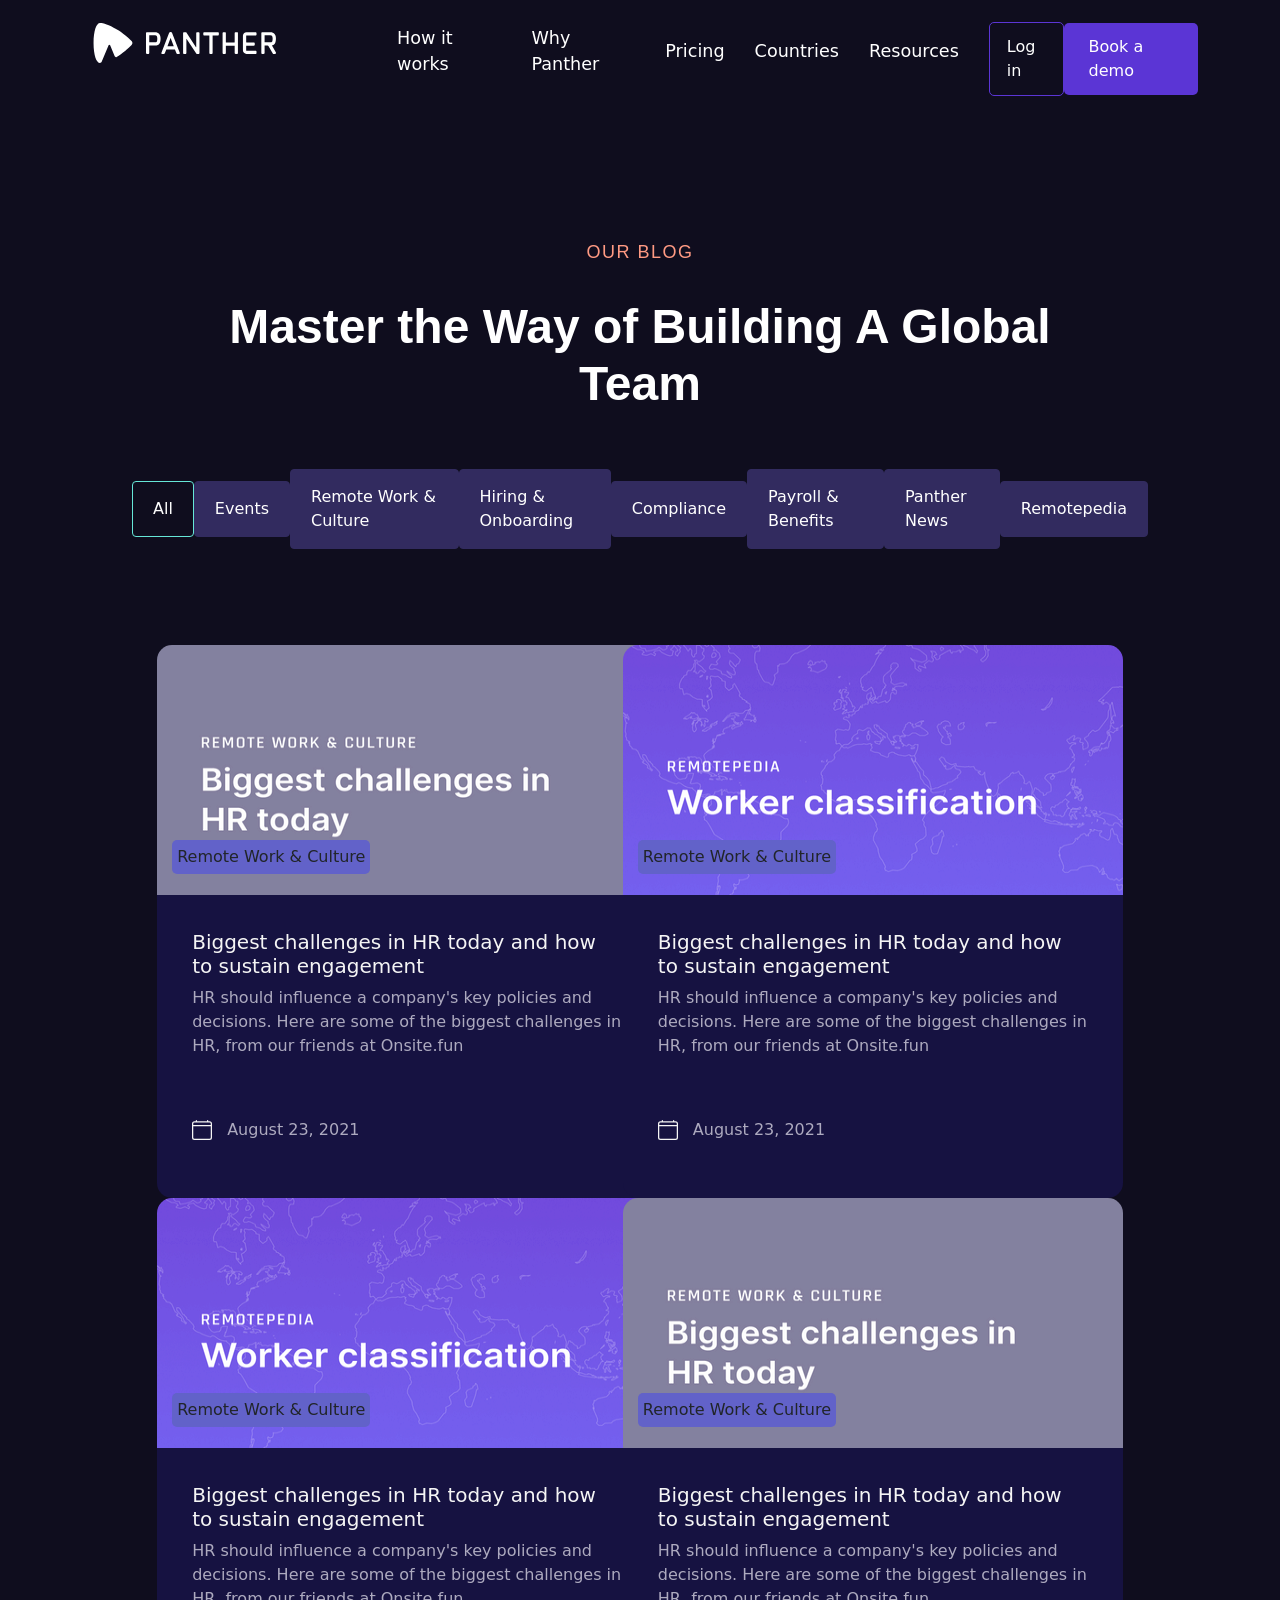
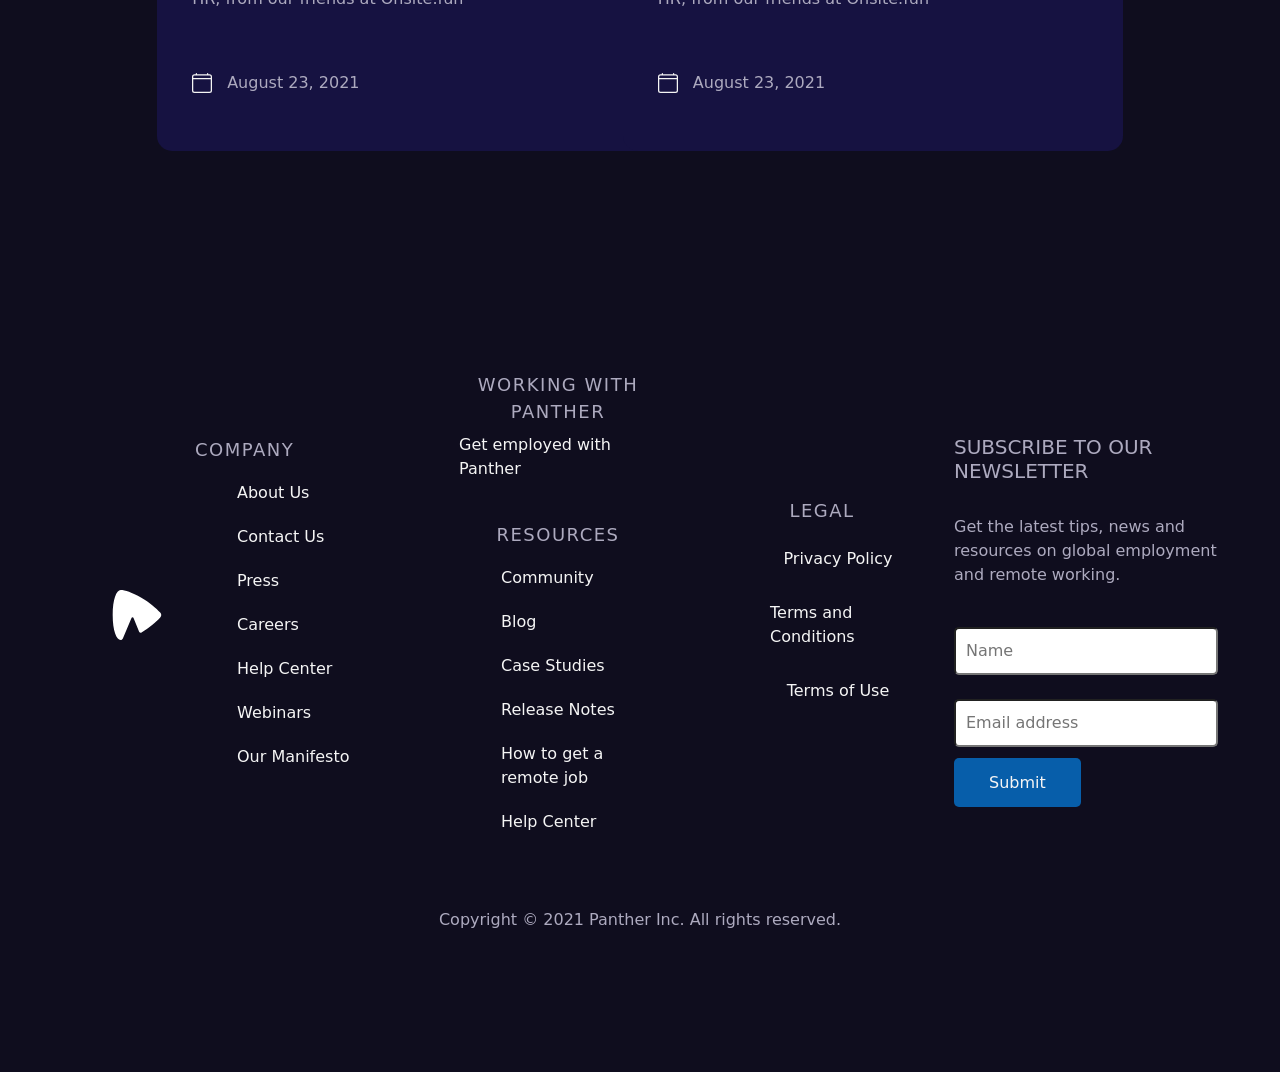
==== blog.html @ 248b2ece "3. At all i create four pages from seven, after conclusing all pages i'll start working with JS and " ====
<!DOCTYPE html>
<html lang="en">
<head>
    <meta charset="UTF-8">
    <meta http-equiv="X-UA-Compatible" content="IE=edge">
    <meta name="viewport" content="width=device-width, initial-scale=1.0">
    <title>Blog - Panther</title>
    <link href="https://assets-global.website-files.com/5fe9c5e22d0827321f923fc1/60144401d8ab4663b07173fa_32x32.png" rel="shortcut icon" type="image/x-icon">
    <link rel="stylesheet" href="assets/css/style.css">
</head>
<body>
    <header>
        <nav id="navbar">
            <div class="container">
                <div class="row">
                    <div class="logo col-3">
                        <a href="">
                            <img src="assets/images/logo-svg.svg" alt="">
                        </a>
                    </div>
                    <div class="menu col-9">
                        
                        <ul>
                           <li><a href="">How it works</a>  </li>
                           <li><a href="">Why Panther</a></li>
                           <li><a href="">Pricing</a></li>
                           <li><a href="">Countries</a></li>
                           <li><a href="">Resources</a></li>
                        </ul>
                        <div class="log-in-book">
                            <a href="" id="log-in-btn">Log in</a>
                            <a href="" id="book-btn">Book a demo</a>
                        </div>
                       
                    </div>

                
                </div>
            </div>
        </nav>
    </header>
     
    <main id="blog-main">
        <section id="blog">
            <div class="container">
               <div class="column">
                   <div class="blog-head col-11">
                       <h5>OUR BLOG</h5>
                       <br>
                       <h1>Master the Way of Building A Global Team</h1>
                   </div>
                   <br><br>
                   <div class="blog-wrapper col-12">
                       <a href="" class="active">All</a>
                       <a href="">Events</a>
                       <a href="">Remote Work & Culture</a>
                       <a href="">Hiring & Onboarding</a>
                       <a href="">Compliance</a>
                       <a href="">Payroll & Benefits</a>
                       <a href="">Panther News</a>
                       <a href="">Remotepedia</a>
                   </div>
                   <br><br><br><br>
                   <div class="global-card col-11">
                    <div class="global-card-item col-6">
                       <div class="global-card-up">
                       <img src="assets/images/global-card-1.png" alt="">
                       <p class="card-up-">Remote Work &amp; Culture</p>

                       </div>
                       <div class="global-card-down">
                          <h2>Biggest challenges in HR today and how to sustain engagement</h2>
                          <p class="paragraph-excerpt homepage">HR should influence a company's key policies and decisions. Here are some of the biggest challenges in HR, from our friends at Onsite.fun</p>
                          <br>
                          <div class="glbl-date">
                              <svg xmlns="http://www.w3.org/2000/svg" width="20" height="20" fill="currentColor" class="bi bi-calendar4" viewBox="0 0 16 16">
                                  <path d="M3.5 0a.5.5 0 0 1 .5.5V1h8V.5a.5.5 0 0 1 1 0V1h1a2 2 0 0 1 2 2v11a2 2 0 0 1-2 2H2a2 2 0 0 1-2-2V3a2 2 0 0 1 2-2h1V.5a.5.5 0 0 1 .5-.5zM2 2a1 1 0 0 0-1 1v1h14V3a1 1 0 0 0-1-1H2zm13 3H1v9a1 1 0 0 0 1 1h12a1 1 0 0 0 1-1V5z"></path>
                                </svg>
                                <p>August 23, 2021</p>
                          </div>
                       </div>
                    </div>
                    <div class="global-card-item col-6">
                      <div class="global-card-up">
                        <img src="assets/images/global-card-3.png" alt="">
                        <p>Remote Work &amp; Culture</p>
                      </div>
                      <div class="global-card-down">
                       <h2>Biggest challenges in HR today and how to sustain engagement</h2>
                       <p class="paragraph-excerpt homepage">HR should influence a company's key policies and decisions. Here are some of the biggest challenges in HR, from our friends at Onsite.fun</p>
                       <br>
                       <div class="glbl-date">
                           <svg xmlns="http://www.w3.org/2000/svg" width="20" height="20" fill="currentColor" class="bi bi-calendar4" viewBox="0 0 16 16">
                               <path d="M3.5 0a.5.5 0 0 1 .5.5V1h8V.5a.5.5 0 0 1 1 0V1h1a2 2 0 0 1 2 2v11a2 2 0 0 1-2 2H2a2 2 0 0 1-2-2V3a2 2 0 0 1 2-2h1V.5a.5.5 0 0 1 .5-.5zM2 2a1 1 0 0 0-1 1v1h14V3a1 1 0 0 0-1-1H2zm13 3H1v9a1 1 0 0 0 1 1h12a1 1 0 0 0 1-1V5z"></path>
                             </svg>
                             <p>August 23, 2021</p>
                       </div>
                      </div>
                     </div>
                     <div class="global-card-item col-6">
                      <div class="global-card-up">
                        <img src="assets/images/global-card-3.png" alt="">
                        <p>Remote Work &amp; Culture</p>
                      </div>
                      <div class="global-card-down">
                       <h2>Biggest challenges in HR today and how to sustain engagement</h2>
                       <p class="paragraph-excerpt homepage">HR should influence a company's key policies and decisions. Here are some of the biggest challenges in HR, from our friends at Onsite.fun</p>
                       <br>
                       <div class="glbl-date">
                           <svg xmlns="http://www.w3.org/2000/svg" width="20" height="20" fill="currentColor" class="bi bi-calendar4" viewBox="0 0 16 16">
                               <path d="M3.5 0a.5.5 0 0 1 .5.5V1h8V.5a.5.5 0 0 1 1 0V1h1a2 2 0 0 1 2 2v11a2 2 0 0 1-2 2H2a2 2 0 0 1-2-2V3a2 2 0 0 1 2-2h1V.5a.5.5 0 0 1 .5-.5zM2 2a1 1 0 0 0-1 1v1h14V3a1 1 0 0 0-1-1H2zm13 3H1v9a1 1 0 0 0 1 1h12a1 1 0 0 0 1-1V5z"></path>
                             </svg>
                             <p>August 23, 2021</p>
                       </div>
                      </div>
                     </div>
                     <div class="global-card-item col-6">
                        <div class="global-card-up">
                        <img src="assets/images/global-card-1.png" alt="">
                        <p class="card-up-">Remote Work &amp; Culture</p>
 
                        </div>
                        <div class="global-card-down">
                           <h2>Biggest challenges in HR today and how to sustain engagement</h2>
                           <p class="paragraph-excerpt homepage">HR should influence a company's key policies and decisions. Here are some of the biggest challenges in HR, from our friends at Onsite.fun</p>
                           <br>
                           <div class="glbl-date">
                               <svg xmlns="http://www.w3.org/2000/svg" width="20" height="20" fill="currentColor" class="bi bi-calendar4" viewBox="0 0 16 16">
                                   <path d="M3.5 0a.5.5 0 0 1 .5.5V1h8V.5a.5.5 0 0 1 1 0V1h1a2 2 0 0 1 2 2v11a2 2 0 0 1-2 2H2a2 2 0 0 1-2-2V3a2 2 0 0 1 2-2h1V.5a.5.5 0 0 1 .5-.5zM2 2a1 1 0 0 0-1 1v1h14V3a1 1 0 0 0-1-1H2zm13 3H1v9a1 1 0 0 0 1 1h12a1 1 0 0 0 1-1V5z"></path>
                                 </svg>
                                 <p>August 23, 2021</p>
                           </div>
                        </div>
                     </div>
                </div>
                </div>
               </div>
            </div>
          </section>
    </main>
  

    <footer>
        <div class="container">
            <div class="column">
                <div class="footer-up col-12">
                    <img src="assets/images/panther-logo.svg" alt="">
                    <div class="footer-menu col-9">
                      <div class="footer-company col-3">
                          <h5>COMPANY</h5>
                          <ul>
                              <li><a href="">About Us</a></li>
                              <li><a href="">Contact Us</a></li>
                              <li><a href="">Press</a></li>
                              <li><a href="">Careers</a></li>
                              <li><a href="">Help Center</a></li>
                              <li><a href="">Webinars</a></li>
                              <li><a href="">Our Manifesto</a></li>
                          </ul>
                      </div>
                      <div class="footer-resources col-3">
                          <h5>WORKING WITH PANTHER</h5>
                          <p>Get employed with Panther</p>
                          <br>
                          <h5>RESOURCES</h5>
                          <ul>
                              <li><a href="">Community</a></li>
                              <li><a href="">Blog</a></li>
                              <li><a href="">Case Studies</a></li>
                              <li><a href="">Release Notes</a></li>
                              <li><a href="">How to get a remote job</a></li>
                              <li><a href="">Help Center</a></li>
                          </ul>
                      </div>
                      <div class="footer-legal col-3">
                          <h5>LEGAL</h5>
                          <ul>
                              <li><a href="">Privacy Policy</a></li>
                              <li><a href="">Terms and Conditions</a></li>
                              <li><a href="">Terms of Use</a></li>
                          </ul>
                      </div>
                    </div>
                    <div class="subscribe col-3">
                      <h5>SUBSCRIBE TO OUR NEWSLETTER</h5>
                      <br>
                      <p>Get the latest tips, news and resources on global employment and remote working.</p>
                      <br>
                      <input type="text" placeholder="Name">
                      <br><br>
                      <input type="email" placeholder="Email address">
                      <br><br>
                      <a href="">Submit</a>
                    </div>
                </div>
                <br>
                <br>
                <div class="footer-down">
                    <p>Copyright © 2021 Panther Inc. All rights reserved.</p>
                    <br>

                </div>
            </div>
        </div>
    </footer>


</body>
</html>
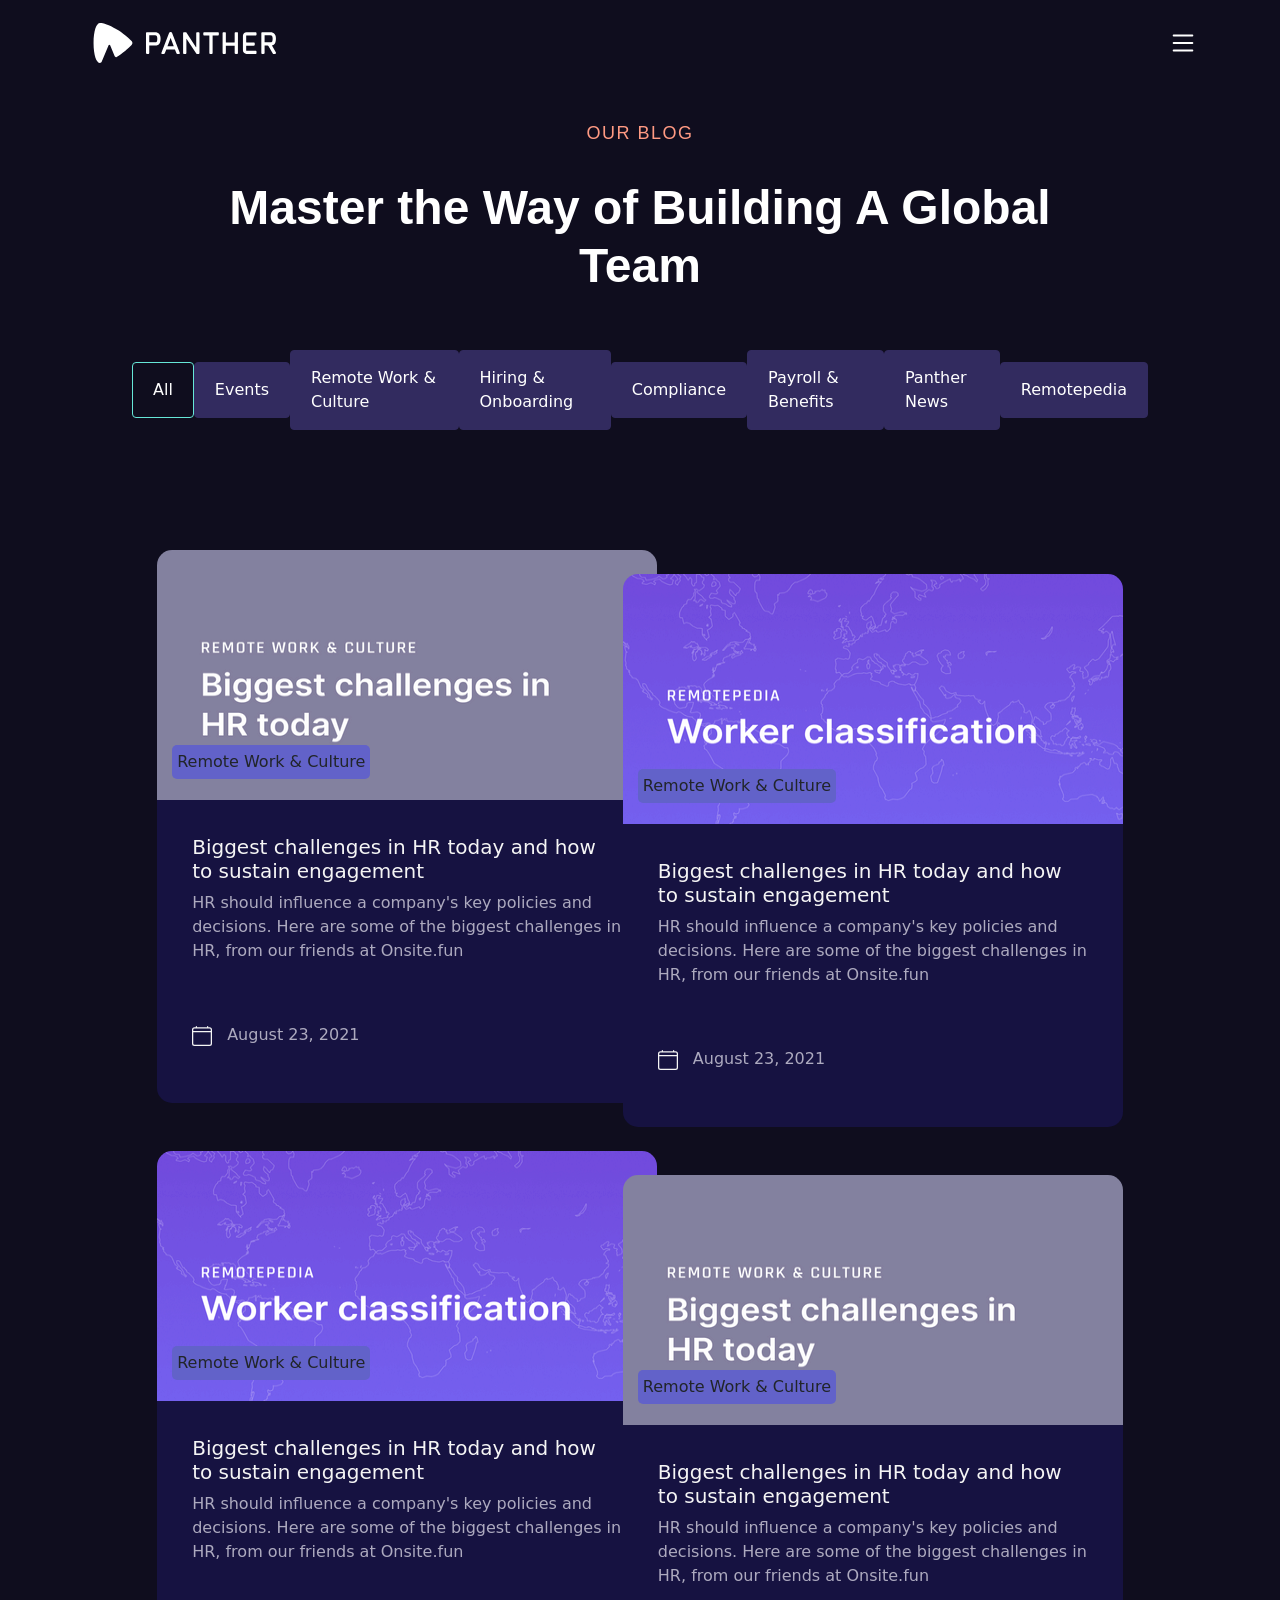
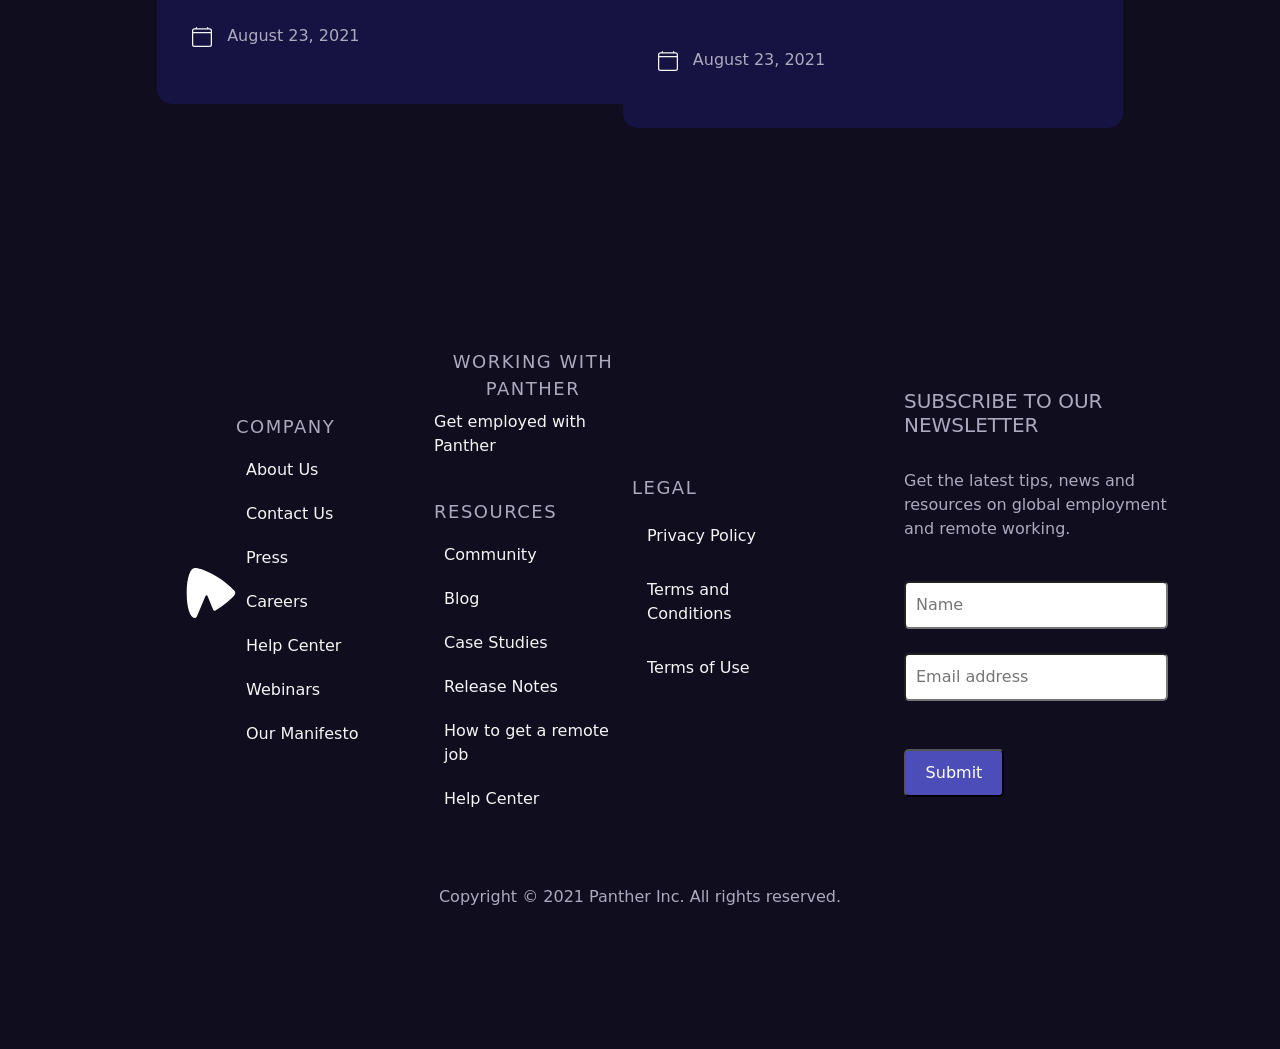
==== commit caf35ee1: "7. Today i create all pages , tommorow  i'll finish all project" ====
--- a/blog.html
+++ b/blog.html
@@ -7,6 +7,7 @@
     <title>Blog - Panther</title>
     <link href="https://assets-global.website-files.com/5fe9c5e22d0827321f923fc1/60144401d8ab4663b07173fa_32x32.png" rel="shortcut icon" type="image/x-icon">
     <link rel="stylesheet" href="assets/css/style.css">
+    <link href="https://unpkg.com/aos@2.3.1/dist/aos.css" rel="stylesheet">
 </head>
 <body>
     <header>
@@ -19,22 +20,60 @@
                         </a>
                     </div>
                     <div class="menu col-9">
-                        
                         <ul>
-                           <li><a href="">How it works</a>  </li>
-                           <li><a href="">Why Panther</a></li>
-                           <li><a href="">Pricing</a></li>
-                           <li><a href="">Countries</a></li>
-                           <li><a href="">Resources</a></li>
+                            <li id="howitwork">
+                                <a href="">How it works <img src="assets/images/arrow-down-sign-to-navigate.png" alt=""
+                                        class="dropdown-icon"></a>
+                                <div class="dropdown-menu-header col-5">
+                                    <ul>
+                                        <li><a href="">Global Employment</a></li>
+                                        <li><a href="">Globall Payroll</a></li>
+                                        <li><a href="">Contractors</a></li>
+                                        <li><a href="">Benefits</a></li>
+                                    </ul>
+                                </div>
+                            </li>
+                            <li><a href="">Why Panther</a></li>
+                            <li><a href="">Pricing</a></li>
+                            <li><a href="">Countries</a></li>
+                            <li id="headresources">
+                                <a href="">Resources <img src="assets/images/arrow-down-sign-to-navigate.png" alt=""
+                                        class="dropdown-icon-2"></a>
+                                <div class="second-dropdown-menu-header col-8">
+
+                                    <ul>
+                                        <h5>Partners</h5>
+                                        <li><a href="">All Partner programs</a></li>
+                                        <li><a href="">Panther for Startups</a></li>
+                                        <li><a href="">Referral Partner</a></li>
+
+                                        <h5>Being remote</h5>
+
+                                        <li><a href="">Careers</a></li>
+                                        <li><a href="">How to get a remote job</a></li>
+                                        <li><a href="">Remote Hiring & Inclusive Capitalism</a></li>
+                                        <h5>Blog</h5>
+                                        <h5>Community</h5>
+                                        <h5>Case Studies</h5>
+                                        <h5>Help Center</h5>
+                                    </ul>
+
+                                </div>
+                            </li>
                         </ul>
                         <div class="log-in-book">
-                            <a href="" id="log-in-btn">Log in</a>
+                            <a href="log-in.html" id="log-in-btn">Log in</a>
                             <a href="" id="book-btn">Book a demo</a>
                         </div>
-                       
-                    </div>
-
-                
+                        <svg xmlns="http://www.w3.org/2000/svg" width="30" height="30" fill="white" class="bi bi-list"
+                            viewBox="0 0 16 16">
+                            <path fill-rule="evenodd"
+                                d="M2.5 12a.5.5 0 0 1 .5-.5h10a.5.5 0 0 1 0 1H3a.5.5 0 0 1-.5-.5zm0-4a.5.5 0 0 1 .5-.5h10a.5.5 0 0 1 0 1H3a.5.5 0 0 1-.5-.5zm0-4a.5.5 0 0 1 .5-.5h10a.5.5 0 0 1 0 1H3a.5.5 0 0 1-.5-.5z" />
+                        </svg>
+                    </div>
+
+
+
                 </div>
             </div>
         </nav>
@@ -44,13 +83,16 @@
         <section id="blog">
             <div class="container">
                <div class="column">
-                   <div class="blog-head col-11">
+                   <div class="blog-head col-11" data-aos="fade-up" data-aos-duration="3000">
                        <h5>OUR BLOG</h5>
                        <br>
                        <h1>Master the Way of Building A Global Team</h1>
                    </div>
                    <br><br>
-                   <div class="blog-wrapper col-12">
+                   <div class="blog-wrapper col-12" data-aos="fade-zoom-in"
+                   data-aos-easing="ease-in-back"
+                   data-aos-delay="300"
+                   data-aos-offset="0">
                        <a href="" class="active">All</a>
                        <a href="">Events</a>
                        <a href="">Remote Work & Culture</a>
@@ -62,7 +104,10 @@
                    </div>
                    <br><br><br><br>
                    <div class="global-card col-11">
-                    <div class="global-card-item col-6">
+                    <div class="global-card-item col-6" data-aos="fade-right"
+                    data-aos-anchor="#example-anchor"
+                    data-aos-offset="500"
+                    data-aos-duration="1000">
                        <div class="global-card-up">
                        <img src="assets/images/global-card-1.png" alt="">
                        <p class="card-up-">Remote Work &amp; Culture</p>
@@ -80,7 +125,10 @@
                           </div>
                        </div>
                     </div>
-                    <div class="global-card-item col-6">
+                    <div class="global-card-item col-6 mt-5" data-aos="fade-left"
+                    data-aos-anchor="#example-anchor"
+                    data-aos-offset="500"
+                    data-aos-duration="1000">
                       <div class="global-card-up">
                         <img src="assets/images/global-card-3.png" alt="">
                         <p>Remote Work &amp; Culture</p>
@@ -97,7 +145,10 @@
                        </div>
                       </div>
                      </div>
-                     <div class="global-card-item col-6">
+                     <div class="global-card-item col-6" data-aos="fade-right"
+                     data-aos-anchor="#example-anchor"
+                     data-aos-offset="500"
+                     data-aos-duration="1000">
                       <div class="global-card-up">
                         <img src="assets/images/global-card-3.png" alt="">
                         <p>Remote Work &amp; Culture</p>
@@ -114,7 +165,10 @@
                        </div>
                       </div>
                      </div>
-                     <div class="global-card-item col-6">
+                     <div class="global-card-item col-6 mt-5" data-aos="fade-left"
+                     data-aos-anchor="#example-anchor"
+                     data-aos-offset="500"
+                     data-aos-duration="1000">
                         <div class="global-card-up">
                         <img src="assets/images/global-card-1.png" alt="">
                         <p class="card-up-">Remote Work &amp; Culture</p>
@@ -143,54 +197,60 @@
     <footer>
         <div class="container">
             <div class="column">
-                <div class="footer-up col-12">
-                    <img src="assets/images/panther-logo.svg" alt="">
+                <div class="footer-up col-12">               
                     <div class="footer-menu col-9">
-                      <div class="footer-company col-3">
-                          <h5>COMPANY</h5>
-                          <ul>
-                              <li><a href="">About Us</a></li>
-                              <li><a href="">Contact Us</a></li>
-                              <li><a href="">Press</a></li>
-                              <li><a href="">Careers</a></li>
-                              <li><a href="">Help Center</a></li>
-                              <li><a href="">Webinars</a></li>
-                              <li><a href="">Our Manifesto</a></li>
-                          </ul>
-                      </div>
-                      <div class="footer-resources col-3">
-                          <h5>WORKING WITH PANTHER</h5>
-                          <p>Get employed with Panther</p>
-                          <br>
-                          <h5>RESOURCES</h5>
-                          <ul>
-                              <li><a href="">Community</a></li>
-                              <li><a href="">Blog</a></li>
-                              <li><a href="">Case Studies</a></li>
-                              <li><a href="">Release Notes</a></li>
-                              <li><a href="">How to get a remote job</a></li>
-                              <li><a href="">Help Center</a></li>
-                          </ul>
-                      </div>
-                      <div class="footer-legal col-3">
-                          <h5>LEGAL</h5>
-                          <ul>
-                              <li><a href="">Privacy Policy</a></li>
-                              <li><a href="">Terms and Conditions</a></li>
-                              <li><a href="">Terms of Use</a></li>
-                          </ul>
-                      </div>
+                        <img src="assets/images/panther-logo.svg" alt="">
+                        <br>
+                        <div class="footer-company col-3">
+                            <h5>COMPANY</h5>
+                            <ul>
+                                <li><a href="">About Us</a></li>
+                                <li><a href="">Contact Us</a></li>
+                                <li><a href="">Press</a></li>
+                                <li><a href="">Careers</a></li>
+                                <li><a href="">Help Center</a></li>
+                                <li><a href="">Webinars</a></li>
+                                <li><a href="">Our Manifesto</a></li>
+                            </ul>
+                        </div>
+                        <div class="footer-resources col-3">
+                            <h5>WORKING WITH PANTHER</h5>
+                            <p>Get employed with Panther</p>
+                            <br>
+                            <h5>RESOURCES</h5>
+                            <ul>
+                                <li><a href="">Community</a></li>
+                                <li><a href="">Blog</a></li>
+                                <li><a href="">Case Studies</a></li>
+                                <li><a href="">Release Notes</a></li>
+                                <li><a href="">How to get a remote job</a></li>
+                                <li><a href="">Help Center</a></li>
+                            </ul>
+                        </div>
+                        <div class="footer-legal col-3">
+                            <h5>LEGAL</h5>
+                            <ul>
+                                <li><a href="">Privacy Policy</a></li>
+                                <li><a href="">Terms and Conditions</a></li>
+                                <li><a href="">Terms of Use</a></li>
+                            </ul>
+                        </div>
                     </div>
                     <div class="subscribe col-3">
-                      <h5>SUBSCRIBE TO OUR NEWSLETTER</h5>
-                      <br>
-                      <p>Get the latest tips, news and resources on global employment and remote working.</p>
-                      <br>
-                      <input type="text" placeholder="Name">
-                      <br><br>
-                      <input type="email" placeholder="Email address">
-                      <br><br>
-                      <a href="">Submit</a>
+                        <h5>SUBSCRIBE TO OUR NEWSLETTER</h5>
+                        <br>
+                        <p>Get the latest tips, news and resources on global employment and remote working.</p>
+                        <br>
+                        <form class="footer-form" novalidate autocomplete="off">
+                            <input type="text" placeholder="Name" class="footer-input">
+                            <br><br>
+                            <input type="email" placeholder="Email address">
+                            <br>
+                            <span class="text-error d-none error">Write characters in forms</span>
+                            <br><br>
+                            <input type="submit" value="Submit" class="footer-submit"/>
+                        </form>
+                       
                     </div>
                 </div>
                 <br>
@@ -205,5 +265,10 @@
     </footer>
 
 
+    <script src="assets/js/main.js"></script>
+    <script src="https://unpkg.com/aos@2.3.1/dist/aos.js"></script>
+    <script>
+        AOS.init();
+      </script>
 </body>
 </html>
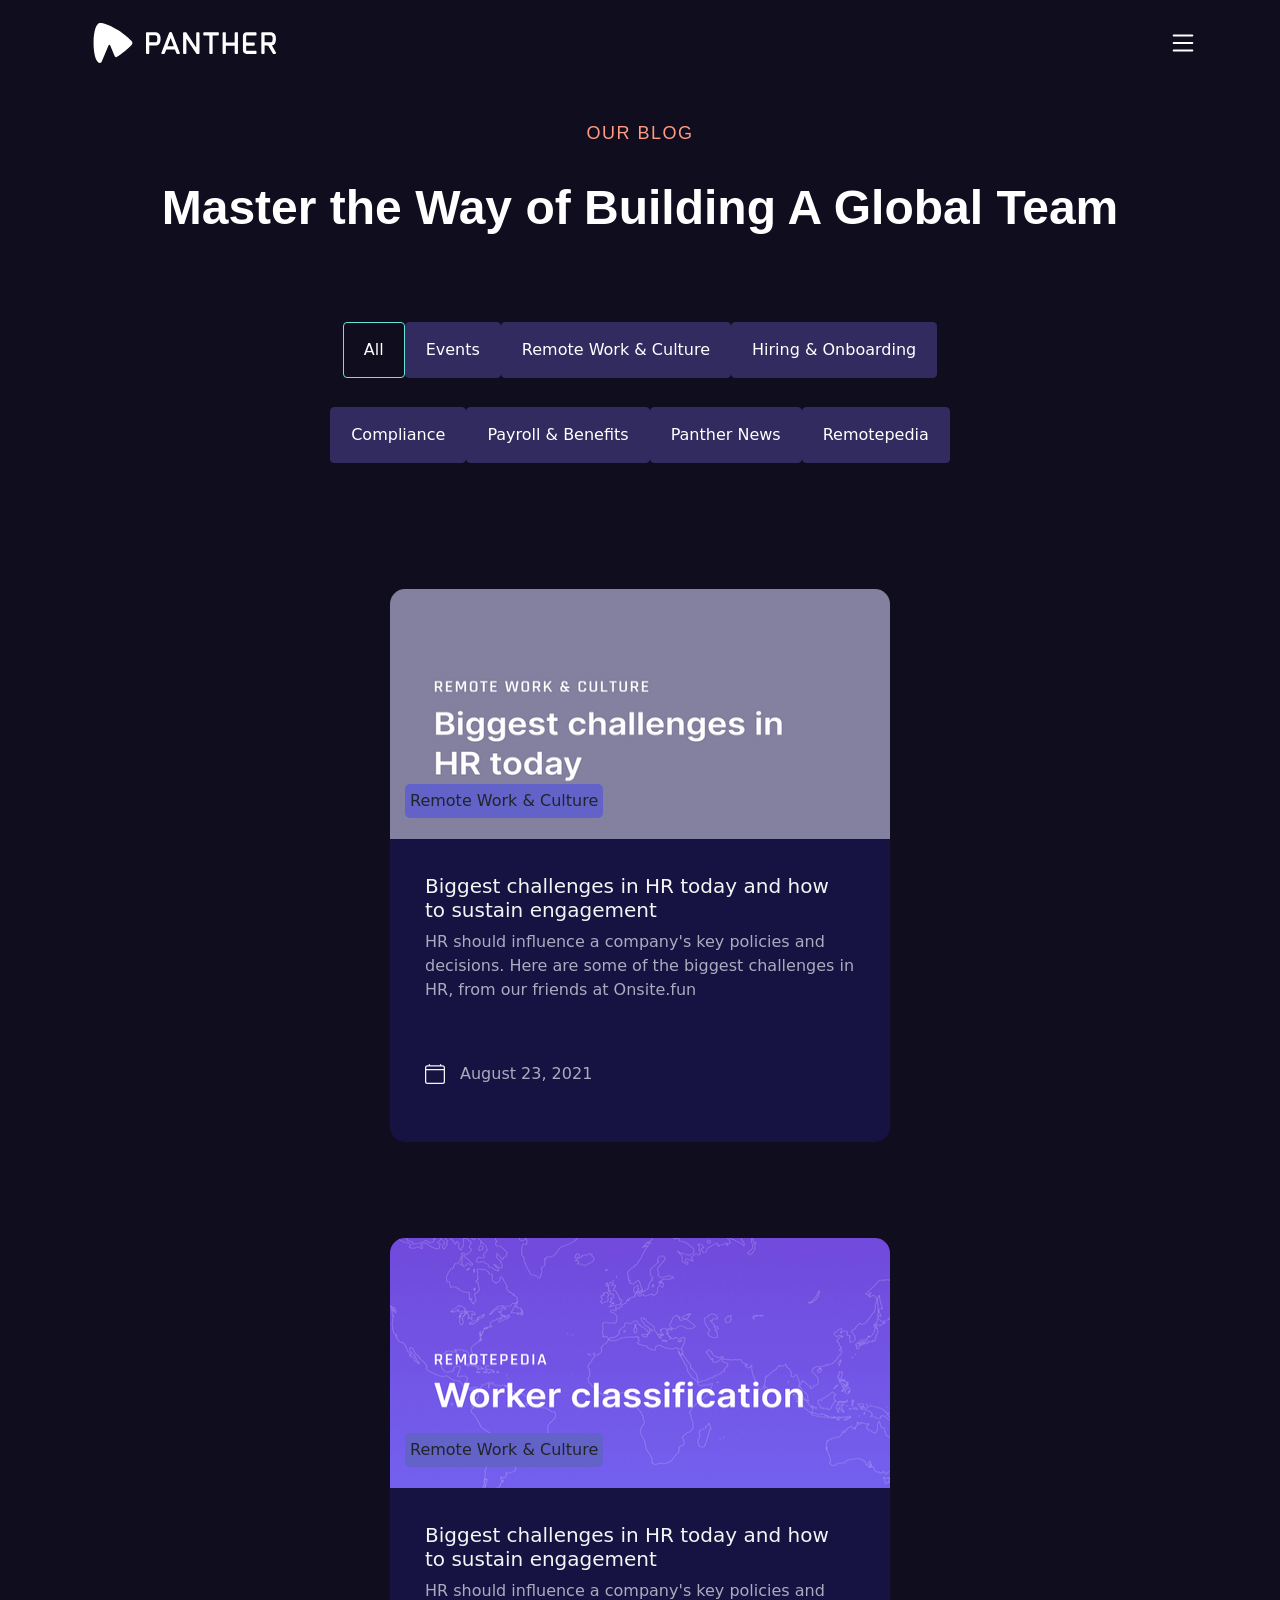
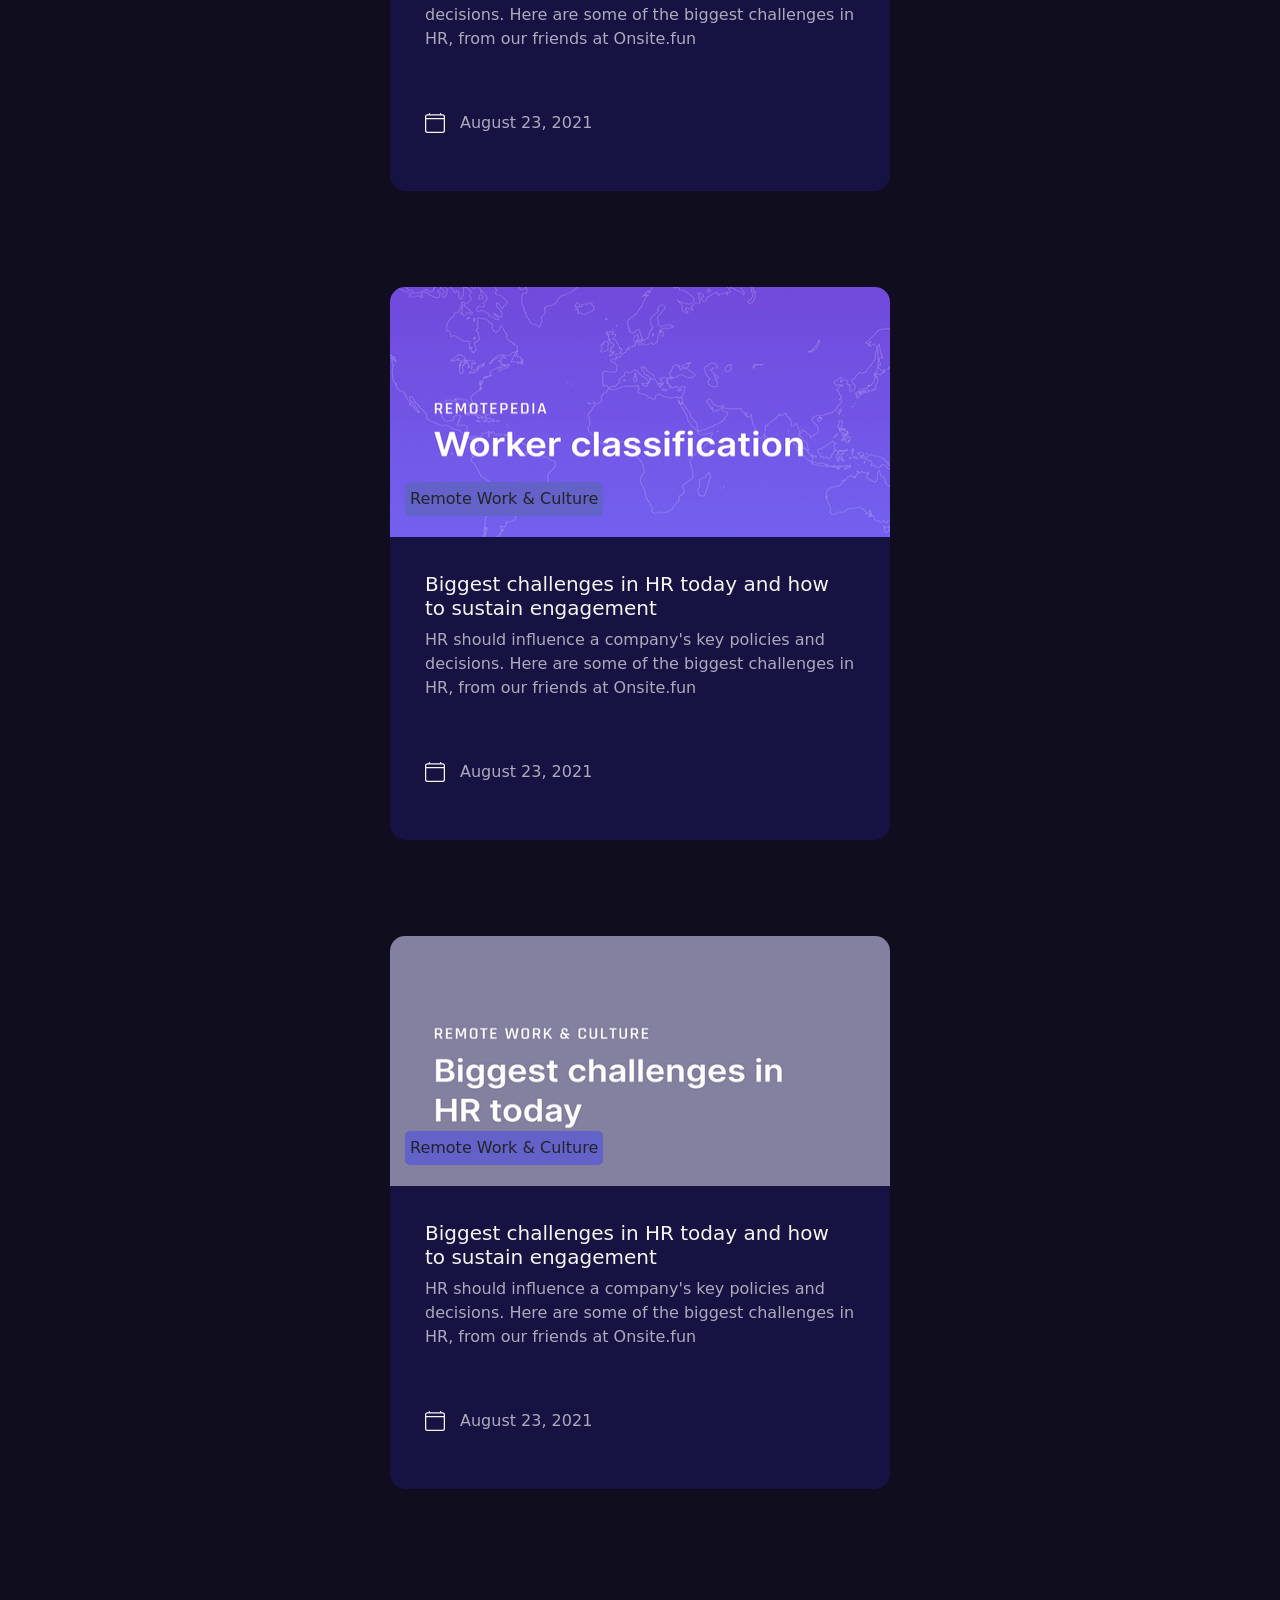
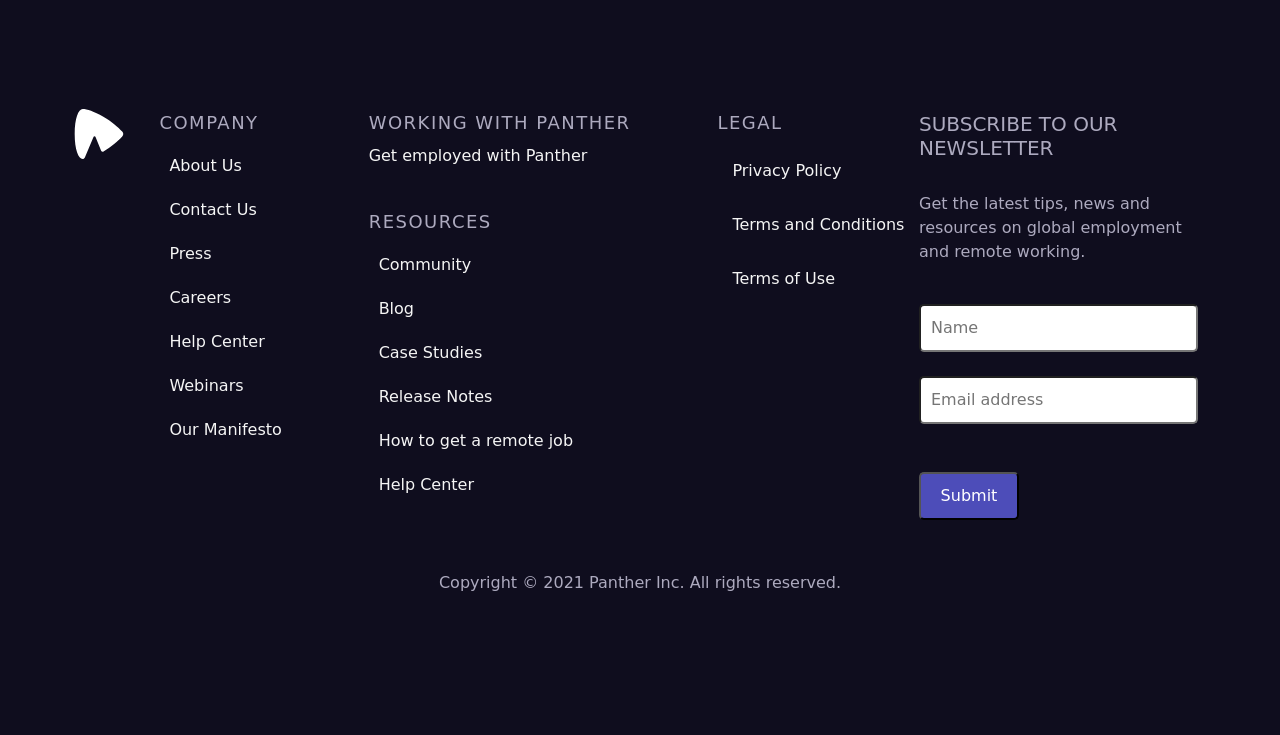
==== commit 5bc848d8: "8. All pages ready with responsive, js and scss, only log-in page is left" ====
--- a/blog.html
+++ b/blog.html
@@ -76,6 +76,46 @@
 
                 </div>
             </div>
+            <div class="overlay container">
+                  <div class="column">
+                      <ul>
+                          <li >
+                              <a href="" id="respons-first-list">How it works</a>
+                              <div class="responsive-dropdown-first">
+                                <ul>
+                                    <li><a href="">Global Employment</a></li>
+                                    <li><a href="">Global Payroll</a></li>
+                                    <li><a href="">Contractors</a></li>
+                                    <li><a href="">Benefits</a></li>
+                                </ul>
+                              </div>
+                            </li>
+                          <li><a href="">Why Panther</a></li>
+                          <li><a href="">Pricing</a></li>
+                          <li><a href="">Countries</a></li>
+                          <li>
+                              <a href=""  id="respons-second-list">Resources</a>
+                              <div class="responsive-dropdown-second">
+                                <ul>
+                                    <li><a href="">Partners</a></li>
+                                    <li><a href="">All Partner programs</a></li>
+                                    <li><a href="">Panther for Startups</a></li>
+                                    <li><a href="">Referral Partner</a></li>
+                                    <li><a href="">Being remote</a></li>
+                                    <li><a href="">Careers</a></li>
+                                    <li><a href="">How to get a remote job</a></li>
+                                    <li><a href="">Remote Hiring & Inclusive Capitalism</a></li>
+                                </ul>
+                              </div>
+                            </li >
+                      </ul>
+                      <br>
+                      <div class="overlay-book">
+                          <a href="">Log in</a>
+                          <a href="">Book a demo</a>
+                      </div>
+                  </div>
+            </div>
         </nav>
     </header>
      
@@ -93,17 +133,21 @@
                    data-aos-easing="ease-in-back"
                    data-aos-delay="300"
                    data-aos-offset="0">
-                       <a href="" class="active">All</a>
-                       <a href="">Events</a>
-                       <a href="">Remote Work & Culture</a>
-                       <a href="">Hiring & Onboarding</a>
-                       <a href="">Compliance</a>
-                       <a href="">Payroll & Benefits</a>
-                       <a href="">Panther News</a>
-                       <a href="">Remotepedia</a>
+                         <div class="blog-wrapper-left">
+                            <a href="" class="active">All</a>
+                            <a href="">Events</a>
+                            <a href="">Remote Work & Culture</a>
+                            <a href="">Hiring & Onboarding</a>
+                         </div>
+                         <div class="blog-wrapper-right">
+                            <a href="">Compliance</a>
+                            <a href="">Payroll & Benefits</a>
+                            <a href="">Panther News</a>
+                            <a href="">Remotepedia</a>
+                         </div>
                    </div>
                    <br><br><br><br>
-                   <div class="global-card col-11">
+                   <div class="global-card col-12">
                     <div class="global-card-item col-6" data-aos="fade-right"
                     data-aos-anchor="#example-anchor"
                     data-aos-offset="500"
@@ -125,7 +169,7 @@
                           </div>
                        </div>
                     </div>
-                    <div class="global-card-item col-6 mt-5" data-aos="fade-left"
+                    <div class="global-card-item col-6" data-aos="fade-left"
                     data-aos-anchor="#example-anchor"
                     data-aos-offset="500"
                     data-aos-duration="1000">
@@ -165,7 +209,7 @@
                        </div>
                       </div>
                      </div>
-                     <div class="global-card-item col-6 mt-5" data-aos="fade-left"
+                     <div class="global-card-item col-6" data-aos="fade-left"
                      data-aos-anchor="#example-anchor"
                      data-aos-offset="500"
                      data-aos-duration="1000">
@@ -213,7 +257,7 @@
                                 <li><a href="">Our Manifesto</a></li>
                             </ul>
                         </div>
-                        <div class="footer-resources col-3">
+                        <div class="footer-resources col-5">
                             <h5>WORKING WITH PANTHER</h5>
                             <p>Get employed with Panther</p>
                             <br>
